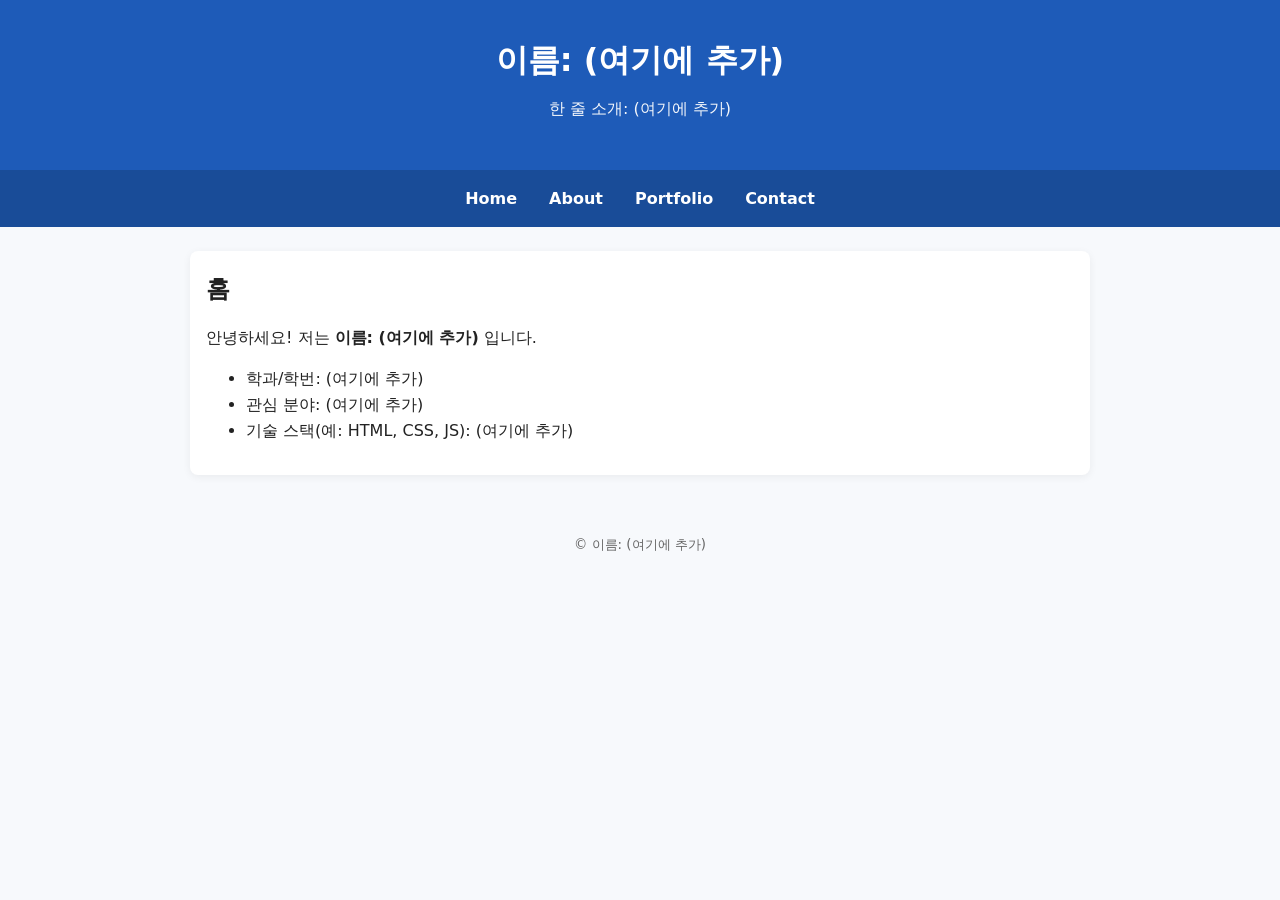
==== index.html @ 33f01722 "Add files via upload" ====
<!DOCTYPE html>
<html lang="ko">
<head>
  <meta charset="UTF-8" />
  <meta name="viewport" content="width=device-width, initial-scale=1.0"/>
  <title>인터넷활용 실습 템플릿</title>
  <link rel="stylesheet" href="style.css">
</head>
<body>
<header>
  <h1>이름: (여기에 추가)</h1>
  <p class="subtitle">한 줄 소개: (여기에 추가)</p>
</header>
<nav>
  <a href="index.html">Home</a>
  <a href="about.html">About</a>
  <a href="portfolio.html">Portfolio</a>
  <a href="contact.html">Contact</a>
</nav>
<main class="container">
<section>
  <h2>홈</h2>
  <p>안녕하세요! 저는 <strong>이름: (여기에 추가)</strong> 입니다.</p>
  <ul>
    <li>학과/학번: (여기에 추가)</li>
    <li>관심 분야: (여기에 추가)</li>
    <li>기술 스택(예: HTML, CSS, JS): (여기에 추가)</li>
  </ul>
</section>
</main>
<footer>
  <small>&copy; <span id="year"></span> 이름: (여기에 추가)</small>
</footer>
<script src="script.js"></script>
</body>
</html>
---- style.css ----
/* =============================================================
   색상 테마는 "여기"에서 바꿉니다. (파랑 계열 기본)
   원하는 색상 코드로 아래 4가지만 바꿔보세요.
   ------------------------------------------------------------- */
:root {
  --primary: #1e5bb8;      /* 메인 포인트 색상 */
  --primary-dark: #194c98; /* 호버/진한 포인트 */
  --bg: #f7f9fc;           /* 전체 배경 색 */
  --text: #222222;         /* 본문 글자 색 */
}
/* ============================================================= */

* { box-sizing: border-box; }
body {
  margin: 0;
  font-family: system-ui, -apple-system, "Segoe UI", Roboto, "Noto Sans KR", Arial, sans-serif;
  background: var(--bg);
  color: var(--text);
  line-height: 1.6;
}

header {
  padding: 2rem 1rem;
  text-align: center;
  background: var(--primary);
  color: #ffffff;
}
header .subtitle { margin-top: .25rem; opacity: .95; }

nav {
  background: var(--primary-dark);
  display: flex;
  gap: 1rem;
  padding: .75rem 1rem;
  justify-content: center;
  flex-wrap: wrap;
}
nav a {
  color: #ffffff;
  text-decoration: none;
  font-weight: 600;
  padding: .25rem .5rem;
}
nav a:hover { text-decoration: underline; }

.container {
  max-width: 900px;
  margin: 1.5rem auto;
  padding: 1rem;
  background: #ffffff;
  border-radius: 8px;
  box-shadow: 0 2px 8px rgba(0,0,0,.06);
}

section { margin-bottom: 1rem; }
h1, h2, h3 { margin: .2rem 0 .6rem; }

.contact-form {
  display: grid;
  grid-template-columns: 1fr;
  gap: .5rem;
  margin-top: 1rem;
}
input, textarea {
  width: 100%;
  padding: .6rem;
  border: 1px solid #ddd;
  border-radius: 6px;
  font: inherit;
}
button {
  padding: .6rem .8rem;
  border: none;
  border-radius: 6px;
  background: var(--primary);
  color: #fff;
  cursor: pointer;
  font-weight: 600;
}
button:hover { background: var(--primary-dark); }

footer {
  text-align: center;
  padding: 2rem 1rem;
  color: #666;
}

@media (max-width: 600px) {
  header h1 { font-size: 1.25rem; }
  .container { margin: 1rem; padding: .75rem; }
}
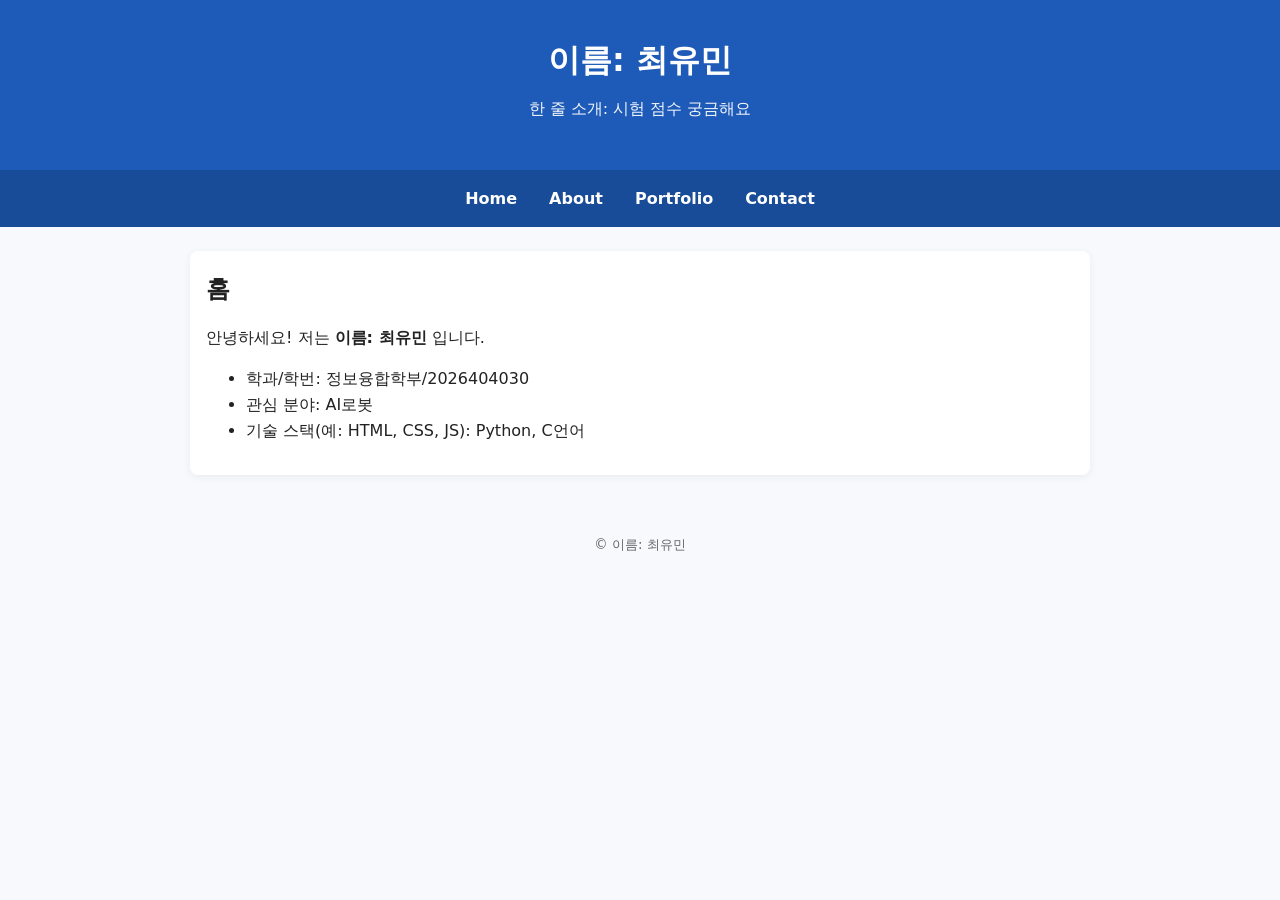
==== commit bbdf269f: "Update index.html" ====
--- a/index.html
+++ b/index.html
@@ -8,8 +8,8 @@
 </head>
 <body>
 <header>
-  <h1>이름: (여기에 추가)</h1>
-  <p class="subtitle">한 줄 소개: (여기에 추가)</p>
+  <h1>이름: 최유민</h1>
+  <p class="subtitle">한 줄 소개: 시험 점수 궁금해요</p>
 </header>
 <nav>
   <a href="index.html">Home</a>
@@ -20,16 +20,16 @@
 <main class="container">
 <section>
   <h2>홈</h2>
-  <p>안녕하세요! 저는 <strong>이름: (여기에 추가)</strong> 입니다.</p>
+  <p>안녕하세요! 저는 <strong>이름: 최유민</strong> 입니다.</p>
   <ul>
-    <li>학과/학번: (여기에 추가)</li>
-    <li>관심 분야: (여기에 추가)</li>
-    <li>기술 스택(예: HTML, CSS, JS): (여기에 추가)</li>
+    <li>학과/학번: 정보융합학부/2026404030</li>
+    <li>관심 분야: AI로봇</li>
+    <li>기술 스택(예: HTML, CSS, JS): Python, C언어</li>
   </ul>
 </section>
 </main>
 <footer>
-  <small>&copy; <span id="year"></span> 이름: (여기에 추가)</small>
+  <small>&copy; <span id="year"></span> 이름: 최유민</small>
 </footer>
 <script src="script.js"></script>
 </body>
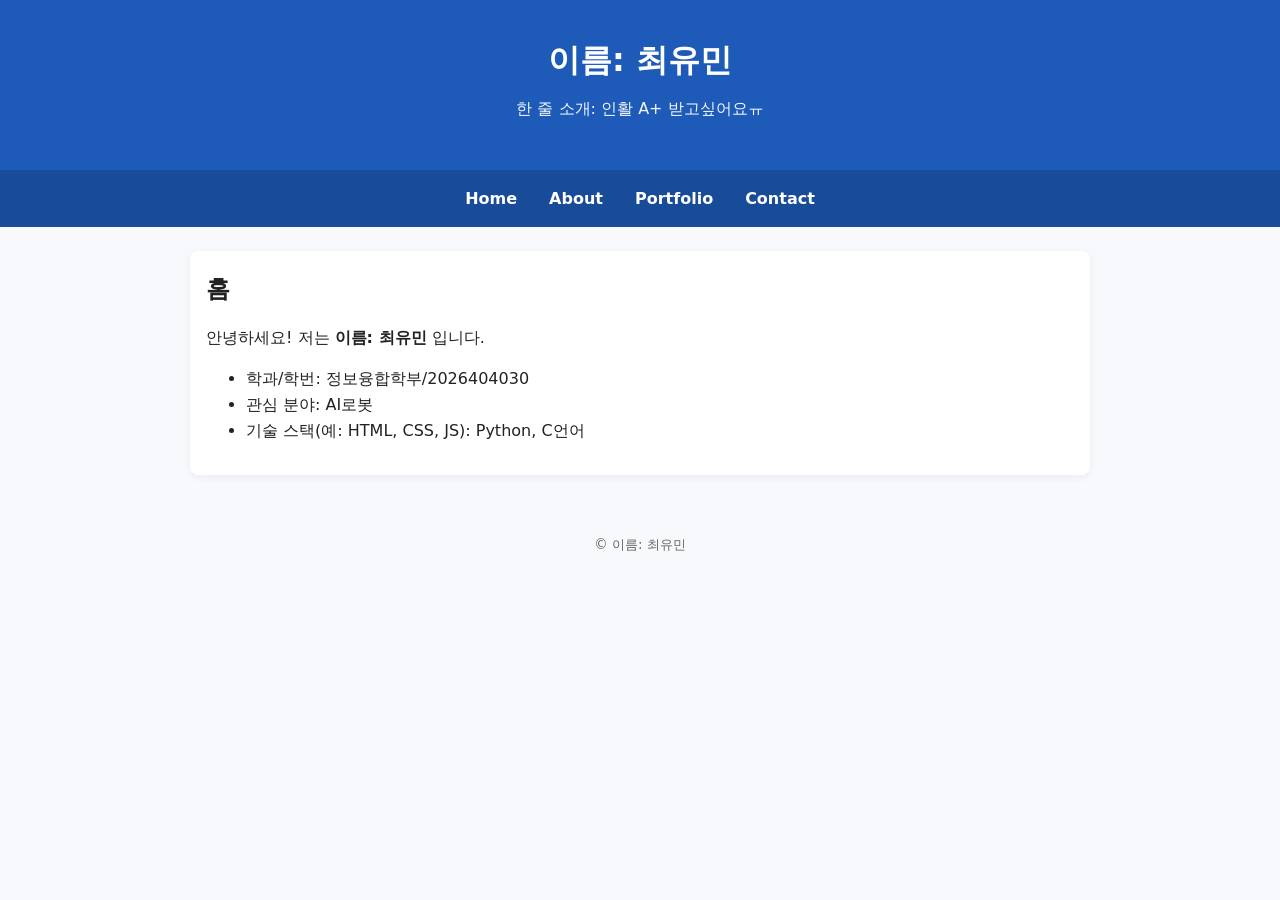
==== commit ba2477ef: "Update index.html" ====
--- a/index.html
+++ b/index.html
@@ -9,7 +9,7 @@
 <body>
 <header>
   <h1>이름: 최유민</h1>
-  <p class="subtitle">한 줄 소개: 시험 점수 궁금해요</p>
+  <p class="subtitle">한 줄 소개: 인활 A+ 받고싶어요ㅠ</p>
 </header>
 <nav>
   <a href="index.html">Home</a>
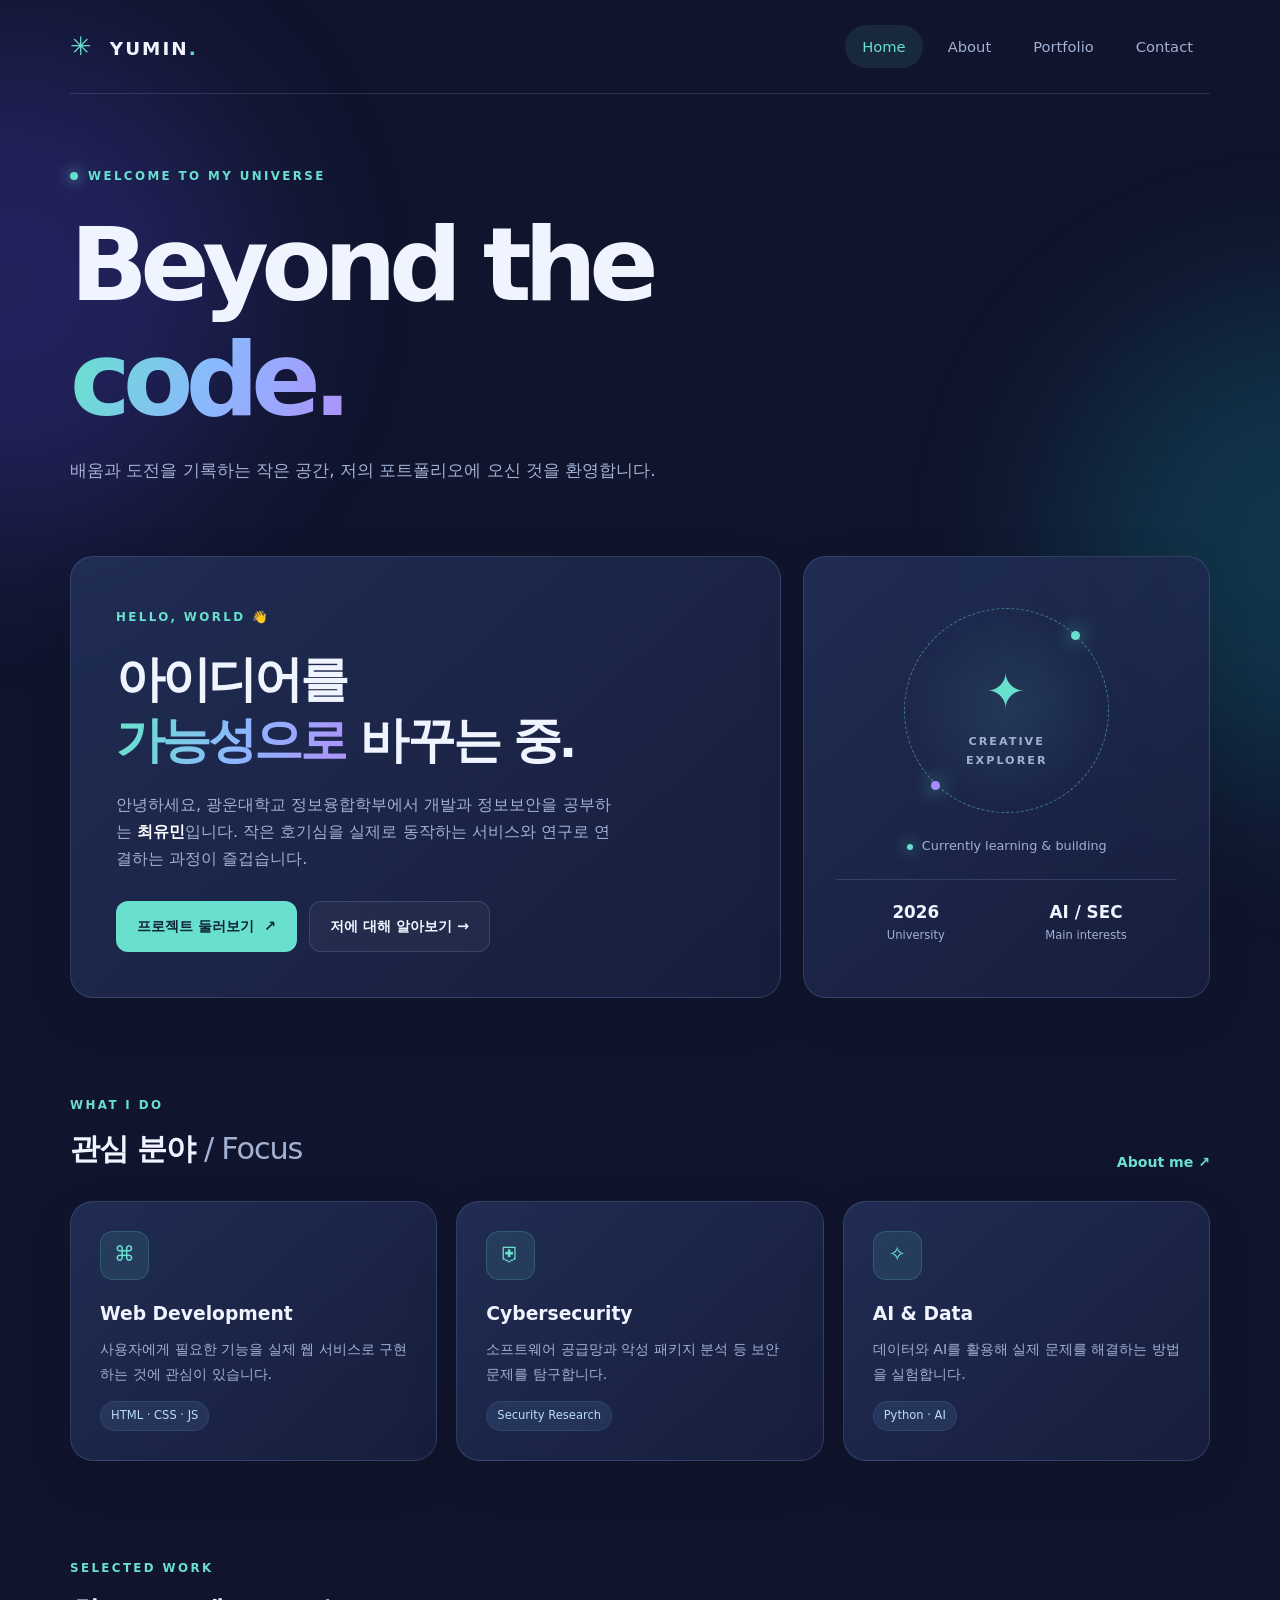
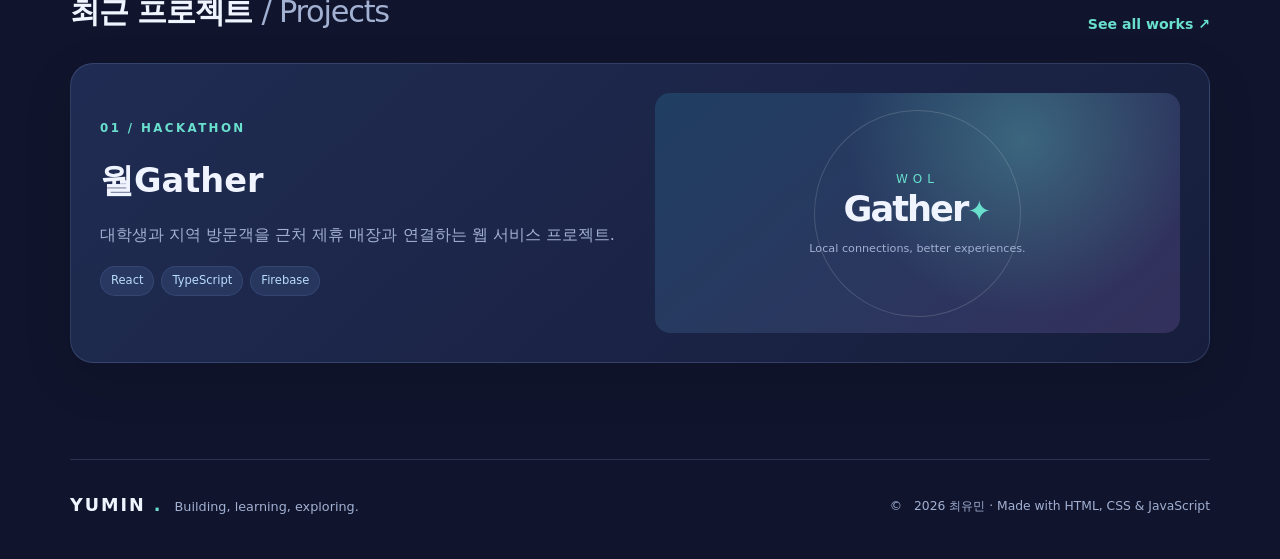
==== commit 6665af60: "Update website to Midnight Aurora" ====
--- a/index.html
+++ b/index.html
@@ -1,36 +1,12 @@
 <!DOCTYPE html>
-<html lang="ko">
-<head>
-  <meta charset="UTF-8" />
-  <meta name="viewport" content="width=device-width, initial-scale=1.0"/>
-  <title>인터넷활용 실습 템플릿</title>
-  <link rel="stylesheet" href="style.css">
-</head>
-<body>
-<header>
-  <h1>이름: 최유민</h1>
-  <p class="subtitle">한 줄 소개: 인활 A+ 받고싶어요ㅠ</p>
-</header>
-<nav>
-  <a href="index.html">Home</a>
-  <a href="about.html">About</a>
-  <a href="portfolio.html">Portfolio</a>
-  <a href="contact.html">Contact</a>
-</nav>
-<main class="container">
-<section>
-  <h2>홈</h2>
-  <p>안녕하세요! 저는 <strong>이름: 최유민</strong> 입니다.</p>
-  <ul>
-    <li>학과/학번: 정보융합학부/2026404030</li>
-    <li>관심 분야: AI로봇</li>
-    <li>기술 스택(예: HTML, CSS, JS): Python, C언어</li>
-  </ul>
-</section>
-</main>
-<footer>
-  <small>&copy; <span id="year"></span> 이름: 최유민</small>
-</footer>
-<script src="script.js"></script>
-</body>
-</html>
+<html lang="ko"><head><meta charset="UTF-8"><meta name="viewport" content="width=device-width, initial-scale=1.0"><meta name="description" content="광운대학교 정보융합학부 학생 최유민의 개발 및 보안 포트폴리오"><title>Home | 최유민 · Midnight Aurora</title><link rel="stylesheet" href="style.css"></head>
+<body><div class="ambient ambient-a"></div><div class="ambient ambient-b"></div>
+<div class="site-shell"><nav class="topbar" aria-label="주 메뉴"><a class="brand" href="index.html"><span class="brand-symbol">✳</span> YUMIN<span class="brand-dot">.</span></a><div class="nav-links"><a href="index.html" class="active" aria-current="page">Home</a>
+<a href="about.html" class="" >About</a>
+<a href="portfolio.html" class="" >Portfolio</a>
+<a href="contact.html" class="" >Contact</a></div><button class="menu-toggle" type="button" aria-label="메뉴 열기" aria-expanded="false">☰</button></nav>
+<header class="page-heading"><div class="eyebrow"><span class="pulse"></span>WELCOME TO MY UNIVERSE</div><h1>Beyond the <span class="gradient-text">code.</span></h1><p class="lead">배움과 도전을 기록하는 작은 공간, 저의 포트폴리오에 오신 것을 환영합니다.</p></header>
+<main id="main-content"><section class="hero-grid"><div class="glass intro"><span class="tiny-label">HELLO, WORLD 👋</span><h2>아이디어를<br><span class="gradient-text">가능성으로</span> 바꾸는 중.</h2><p>안녕하세요, 광운대학교 정보융합학부에서 개발과 정보보안을 공부하는 <strong>최유민</strong>입니다. 작은 호기심을 실제로 동작하는 서비스와 연구로 연결하는 과정이 즐겁습니다.</p><div class="actions"><a class="btn primary" href="portfolio.html">프로젝트 둘러보기 <span>↗</span></a><a class="btn secondary" href="about.html">저에 대해 알아보기 →</a></div></div><aside class="glass profile-panel"><div class="orbit"><div class="orbit-inner"><span class="orbit-icon">✦</span><span>CREATIVE<br>EXPLORER</span></div></div><div class="status"><span class="status-dot"></span> Currently learning & building</div><div class="mini-stats"><div><b>2026</b><small>University</small></div><div><b>AI / SEC</b><small>Main interests</small></div></div></aside></section>
+<section class="section-block"><div class="section-head"><div><span class="tiny-label">WHAT I DO</span><h2>관심 분야 <span class="quiet">/ Focus</span></h2></div><a class="text-link" href="about.html">About me ↗</a></div><div class="three-cols"><article class="glass feature"><span class="feature-icon">⌘</span><h3>Web Development</h3><p>사용자에게 필요한 기능을 실제 웹 서비스로 구현하는 것에 관심이 있습니다.</p><span class="tag">HTML · CSS · JS</span></article><article class="glass feature"><span class="feature-icon">⛨</span><h3>Cybersecurity</h3><p>소프트웨어 공급망과 악성 패키지 분석 등 보안 문제를 탐구합니다.</p><span class="tag">Security Research</span></article><article class="glass feature"><span class="feature-icon">✧</span><h3>AI & Data</h3><p>데이터와 AI를 활용해 실제 문제를 해결하는 방법을 실험합니다.</p><span class="tag">Python · AI</span></article></div></section>
+<section class="section-block"><div class="section-head"><div><span class="tiny-label">SELECTED WORK</span><h2>최근 프로젝트 <span class="quiet">/ Projects</span></h2></div><a class="text-link" href="portfolio.html">See all works ↗</a></div><div class="project-spotlight glass"><div><span class="tiny-label">01 / HACKATHON</span><h3>월Gather</h3><p>대학생과 지역 방문객을 근처 제휴 매장과 연결하는 웹 서비스 프로젝트.</p><div class="tags"><span class="tag">React</span><span class="tag">TypeScript</span><span class="tag">Firebase</span></div></div><div class="project-graphic"><span>WOL</span><strong>Gather<span>✦</span></strong><small>Local connections, better experiences.</small></div></div></section></main>
+<footer><div><strong>YUMIN<span class="brand-dot">.</span></strong> <span>Building, learning, exploring.</span></div><small>© <span id="year">2026</span> 최유민 · Made with HTML, CSS & JavaScript</small></footer></div><script src="script.js"></script></body></html>
--- a/style.css
+++ b/style.css
@@ -1,91 +1,6 @@
-/* =============================================================
-   색상 테마는 "여기"에서 바꿉니다. (파랑 계열 기본)
-   원하는 색상 코드로 아래 4가지만 바꿔보세요.
-   ------------------------------------------------------------- */
-:root {
-  --primary: #1e5bb8;      /* 메인 포인트 색상 */
-  --primary-dark: #194c98; /* 호버/진한 포인트 */
-  --bg: #f7f9fc;           /* 전체 배경 색 */
-  --text: #222222;         /* 본문 글자 색 */
-}
-/* ============================================================= */
-
-* { box-sizing: border-box; }
-body {
-  margin: 0;
-  font-family: system-ui, -apple-system, "Segoe UI", Roboto, "Noto Sans KR", Arial, sans-serif;
-  background: var(--bg);
-  color: var(--text);
-  line-height: 1.6;
-}
-
-header {
-  padding: 2rem 1rem;
-  text-align: center;
-  background: var(--primary);
-  color: #ffffff;
-}
-header .subtitle { margin-top: .25rem; opacity: .95; }
-
-nav {
-  background: var(--primary-dark);
-  display: flex;
-  gap: 1rem;
-  padding: .75rem 1rem;
-  justify-content: center;
-  flex-wrap: wrap;
-}
-nav a {
-  color: #ffffff;
-  text-decoration: none;
-  font-weight: 600;
-  padding: .25rem .5rem;
-}
-nav a:hover { text-decoration: underline; }
-
-.container {
-  max-width: 900px;
-  margin: 1.5rem auto;
-  padding: 1rem;
-  background: #ffffff;
-  border-radius: 8px;
-  box-shadow: 0 2px 8px rgba(0,0,0,.06);
-}
-
-section { margin-bottom: 1rem; }
-h1, h2, h3 { margin: .2rem 0 .6rem; }
-
-.contact-form {
-  display: grid;
-  grid-template-columns: 1fr;
-  gap: .5rem;
-  margin-top: 1rem;
-}
-input, textarea {
-  width: 100%;
-  padding: .6rem;
-  border: 1px solid #ddd;
-  border-radius: 6px;
-  font: inherit;
-}
-button {
-  padding: .6rem .8rem;
-  border: none;
-  border-radius: 6px;
-  background: var(--primary);
-  color: #fff;
-  cursor: pointer;
-  font-weight: 600;
-}
-button:hover { background: var(--primary-dark); }
-
-footer {
-  text-align: center;
-  padding: 2rem 1rem;
-  color: #666;
-}
-
-@media (max-width: 600px) {
-  header h1 { font-size: 1.25rem; }
-  .container { margin: 1rem; padding: .75rem; }
-}
+/* Midnight Aurora — 원본 템플릿 색상 테마를 변경하고 카드 및 반응형 구조를 추가했습니다. */
+:root{--primary:#69e0ce;--primary-dark:#3bbcae;--bg:#10152d;--text:#f0f4ff;--panel:#1b2547;--muted:#a2b0d2;--violet:#a58bff;--border:rgba(171,197,255,.17)}
+*{box-sizing:border-box}html{scroll-behavior:smooth}body{margin:0;min-height:100vh;font-family:system-ui,-apple-system,"Segoe UI","Noto Sans KR",sans-serif;background:var(--bg);color:var(--text);line-height:1.7;overflow-x:hidden}a{color:inherit}button,input,textarea{font:inherit}button,a{-webkit-tap-highlight-color:transparent}button:focus-visible,a:focus-visible,input:focus-visible,textarea:focus-visible{outline:2px solid var(--primary);outline-offset:3px}.ambient{position:fixed;pointer-events:none;filter:blur(88px);z-index:-1;opacity:.27;border-radius:50%}.ambient-a{background:#5548dc;width:490px;height:490px;left:-240px;top:40px}.ambient-b{background:#138c9a;width:470px;height:470px;right:-260px;top:310px}.site-shell{width:min(1140px,calc(100% - 48px));margin:auto}.topbar{position:relative;display:flex;justify-content:space-between;align-items:center;min-height:94px;border-bottom:1px solid var(--border)}.brand{text-decoration:none;letter-spacing:2px;font-size:1.15rem;font-weight:850}.brand-symbol,.brand-dot{color:var(--primary)}.brand-symbol{font-size:1.6rem;margin-right:8px}.nav-links{display:flex;gap:8px}.nav-links a{text-decoration:none;color:var(--muted);padding:9px 17px;border-radius:30px;font-size:.92rem;transition:.2s}.nav-links a:hover,.nav-links a.active{background:rgba(105,224,206,.1);color:var(--primary)}.menu-toggle{display:none;color:var(--text);background:transparent;border:1px solid var(--border);border-radius:12px;padding:5px 12px;cursor:pointer}.page-heading{padding:72px 0 55px;max-width:800px}.eyebrow,.tiny-label{font-size:.74rem;letter-spacing:2.4px;font-weight:750;color:var(--primary)}.eyebrow{display:flex;align-items:center;gap:10px}.pulse,.status-dot{height:8px;width:8px;border-radius:100%;background:var(--primary);display:inline-block;box-shadow:0 0 14px var(--primary)}h1{font-size:clamp(3.2rem,8.1vw,6.4rem);line-height:1.12;letter-spacing:-.075em;margin:22px 0 18px;font-weight:850}h2,h3,p{margin-top:0}.gradient-text{background:linear-gradient(110deg,#69e0ce 5%,#8cb7ff 53%,#ae91fa);background-clip:text;-webkit-background-clip:text;color:transparent}.lead{color:var(--muted);font-size:1.05rem}.glass{background:linear-gradient(138deg,rgba(34,48,89,.87),rgba(24,32,63,.88));border:1px solid var(--border);border-radius:23px;box-shadow:0 16px 50px rgba(0,0,0,.12)}.hero-grid{display:grid;grid-template-columns:1.4fr .8fr;gap:22px}.intro{padding:45px}.intro h2{font-size:clamp(2rem,3.8vw,3.4rem);line-height:1.25;letter-spacing:-.06em;margin:20px 0}.intro p,.feature p,.project-copy p,.content-card p{color:var(--muted)}.intro p{max-width:500px}.intro strong{color:white}.actions{display:flex;gap:12px;flex-wrap:wrap;margin-top:29px}.btn{display:inline-flex;align-items:center;justify-content:center;gap:10px;border-radius:12px;padding:12px 20px;text-decoration:none;font-size:.9rem;font-weight:760;cursor:pointer;border:1px solid transparent;transition:transform .2s,background .2s}.btn:hover{transform:translateY(-2px)}.btn.primary{color:#10263a;background:var(--primary)}.btn.primary:hover{background:#a2f1e7}.btn.secondary{border-color:var(--border);color:var(--text);background:rgba(255,255,255,.04)}.btn.secondary:hover{background:rgba(255,255,255,.1)}.profile-panel{padding:32px;display:flex;flex-direction:column;align-items:center;justify-content:center;gap:22px}.orbit{width:205px;height:205px;border-radius:50%;border:1px dashed rgba(105,224,206,.48);display:grid;place-items:center;background:radial-gradient(circle,rgba(105,224,206,.1),transparent 70%);position:relative}.orbit:before,.orbit:after{content:'';position:absolute;width:9px;height:9px;border-radius:50%;background:var(--primary);top:22px;right:28px;box-shadow:0 0 18px var(--primary)}.orbit:after{background:var(--violet);top:auto;bottom:22px;right:auto;left:26px}.orbit-inner{display:flex;flex-direction:column;align-items:center;text-align:center;color:var(--muted);font-weight:800;font-size:.7rem;letter-spacing:2px;line-height:1.7}.orbit-icon{font-size:3rem;color:var(--primary)}.status{font-size:.8rem;color:var(--muted)}.status-dot{width:6px;height:6px;margin-right:5px}.mini-stats{display:flex;width:100%;justify-content:space-around;border-top:1px solid var(--border);padding-top:18px}.mini-stats div{display:flex;flex-direction:column;align-items:center}.mini-stats b{font-size:1.05rem}.mini-stats small{color:var(--muted);font-size:.72rem}.section-block{margin-top:92px}.section-block.compact{margin-top:0}.section-head{display:flex;align-items:end;justify-content:space-between;gap:15px;margin-bottom:26px}.section-head h2{font-size:1.9rem;letter-spacing:-.04em;margin:6px 0 0}.quiet{color:var(--muted);font-weight:400}.text-link{color:var(--primary);font-weight:700;font-size:.88rem;text-decoration:none}.text-link:hover{text-decoration:underline}.three-cols{display:grid;grid-template-columns:repeat(3,1fr);gap:19px}.feature{padding:29px;min-height:246px}.feature-icon{display:inline-grid;place-items:center;width:49px;height:49px;background:rgba(105,224,206,.1);border:1px solid rgba(105,224,206,.18);border-radius:13px;font-size:1.3rem;color:var(--primary);margin-bottom:18px}.feature h3{margin-bottom:8px}.feature p{font-size:.89rem}.tag{display:inline-block;color:#b9dcfa;background:rgba(140,183,255,.1);border:1px solid rgba(140,183,255,.12);border-radius:30px;padding:4px 10px;font-size:.72rem;white-space:nowrap}.tags{display:flex;flex-wrap:wrap;gap:7px;margin:18px 0}.project-spotlight{display:grid;grid-template-columns:1fr 1fr;gap:30px;padding:29px;align-items:center}.project-spotlight h3{font-size:2.1rem;margin:12px 0}.project-spotlight p{color:var(--muted)}.project-graphic,.project-art{min-height:240px;border-radius:15px;display:flex;justify-content:center;align-items:center;flex-direction:column;background:radial-gradient(circle at 70% 20%,rgba(105,224,206,.28),transparent 42%),linear-gradient(140deg,#203f62,#33305c);position:relative;overflow:hidden}.project-graphic:before,.project-art:before{content:'';position:absolute;width:205px;height:205px;border:1px solid rgba(255,255,255,.15);border-radius:50%;transform:rotate(35deg)}.project-graphic>*,.project-art>*{position:relative}.project-graphic span,.project-art span:not(.shield){letter-spacing:5px;font-size:.75rem;color:var(--primary)}.project-graphic strong,.project-art strong{font-size:2.2rem;letter-spacing:-2px;line-height:1.15}.project-graphic strong span{letter-spacing:0;color:var(--primary);font-size:1.8rem}.project-graphic small,.project-art small{color:var(--muted);font-size:.7rem;margin-top:9px}.two-col{display:grid;grid-template-columns:1.15fr .85fr;gap:22px}.content-card{padding:35px}.content-card h2{margin:12px 0 18px;font-size:1.75rem}.timeline{border-left:1px solid rgba(105,224,206,.4);margin-left:9px;padding-left:23px}.timeline>div{position:relative;margin:25px 0}.timeline>div:before{position:absolute;content:'';width:9px;height:9px;border-radius:50%;background:var(--primary);top:7px;left:-28px}.timeline h3{margin:4px 0}.timeline p{margin:0}.when{color:var(--primary);font-size:.78rem}.filter-bar{display:flex;gap:10px;margin-bottom:23px;flex-wrap:wrap}.filter-btn{background:rgba(255,255,255,.05);color:var(--muted);border:1px solid var(--border);border-radius:30px;padding:9px 18px;cursor:pointer}.filter-btn:hover,.filter-btn.selected{background:rgba(105,224,206,.14);color:var(--primary);border-color:rgba(105,224,206,.4)}.project-grid{display:grid;grid-template-columns:repeat(2,1fr);gap:24px}.project-card{padding:18px;overflow:hidden}.project-art{min-height:245px}.art-security{background:radial-gradient(circle at 40% 40%,rgba(155,115,255,.32),transparent 50%),linear-gradient(135deg,#272553,#123c53)}.shield{color:var(--primary);font-size:2.5rem}.art-security strong{text-align:center;font-size:1.7rem}.project-copy{padding:19px 10px 13px}.project-top{display:flex;justify-content:space-between}.project-number{color:#64769f}.project-copy h2{font-size:1.5rem;margin:12px 0 9px}.project-copy .text-link{display:inline-block;margin-top:10px}.project-state{color:var(--primary);font-size:.82rem}.empty-state{color:var(--muted)}.contact-method{display:flex;gap:13px;align-items:center;padding:14px 0;border-bottom:1px solid var(--border)}.contact-symbol{width:42px;height:42px;border-radius:12px;background:rgba(105,224,206,.1);display:grid;place-items:center;color:var(--primary)}.contact-method>div{display:flex;flex-direction:column}.contact-method small{color:var(--muted)}.contact-method a{color:var(--primary);text-decoration:none}.muted,.contact-method .muted{color:var(--muted)}.fine-print{font-size:.78rem;margin-top:18px}.contact-form{display:flex;flex-direction:column;gap:10px}.contact-form label{font-size:.85rem;color:#dbe7ff}.contact-form input,.contact-form textarea{color:var(--text);background:rgba(8,14,34,.43);border:1px solid var(--border);border-radius:11px;padding:12px 14px;resize:vertical}.contact-form input::placeholder,.contact-form textarea::placeholder{color:#7a8bb2}.contact-form button{align-self:flex-start;margin-top:8px}.form-feedback{font-size:.85rem;min-height:20px;color:var(--primary)!important}footer{border-top:1px solid var(--border);margin-top:96px;padding:31px 0 38px;display:flex;justify-content:space-between;align-items:center;gap:12px;flex-wrap:wrap;color:var(--muted);font-size:.8rem}footer strong{color:var(--text);font-size:1.1rem;letter-spacing:2px}footer span{margin-left:8px}footer small{font-size:.77rem}
+@media(max-width:820px){.hero-grid,.two-col,.project-spotlight{grid-template-columns:1fr}.three-cols{grid-template-columns:1fr 1fr}.profile-panel{min-height:300px}.page-heading{padding:55px 0 40px}.project-grid{grid-template-columns:1fr}}
+@media(max-width:560px){.site-shell{width:calc(100% - 30px)}.topbar{min-height:75px}.menu-toggle{display:block}.nav-links{display:none;position:absolute;top:69px;left:0;right:0;z-index:3;background:#1b2547;flex-direction:column;border:1px solid var(--border);border-radius:14px;padding:10px}.nav-links.open{display:flex}.page-heading{padding:43px 0 32px}h1{font-size:3.25rem}.intro,.content-card{padding:25px}.three-cols{grid-template-columns:1fr}.section-block{margin-top:62px}.section-head{align-items:start;flex-direction:column}.profile-panel{padding:25px}.project-spotlight{padding:20px}.project-graphic{min-height:190px}.contact-form button{width:100%}footer{margin-top:65px}footer span{display:block;margin-left:0}}
+@media(prefers-reduced-motion:reduce){html{scroll-behavior:auto}*,*:before,*:after{transition:none!important;animation:none!important}}
